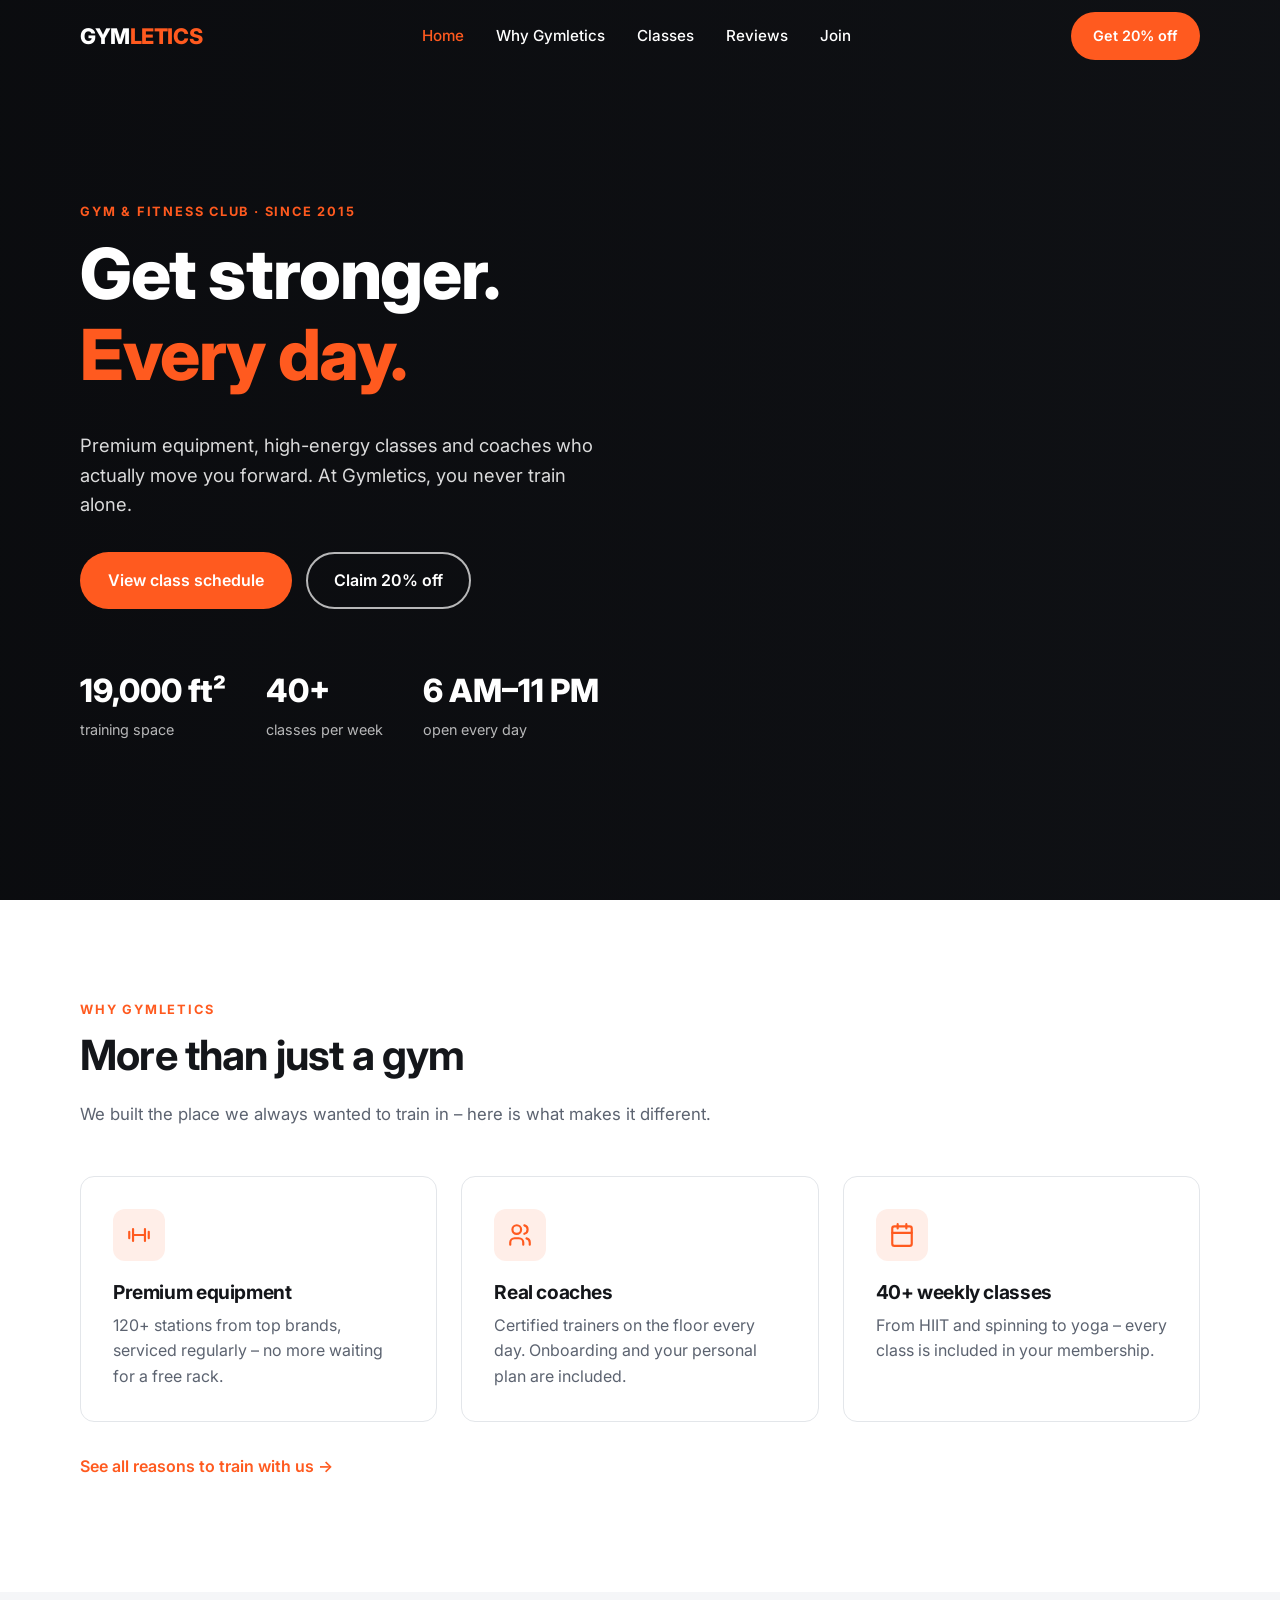
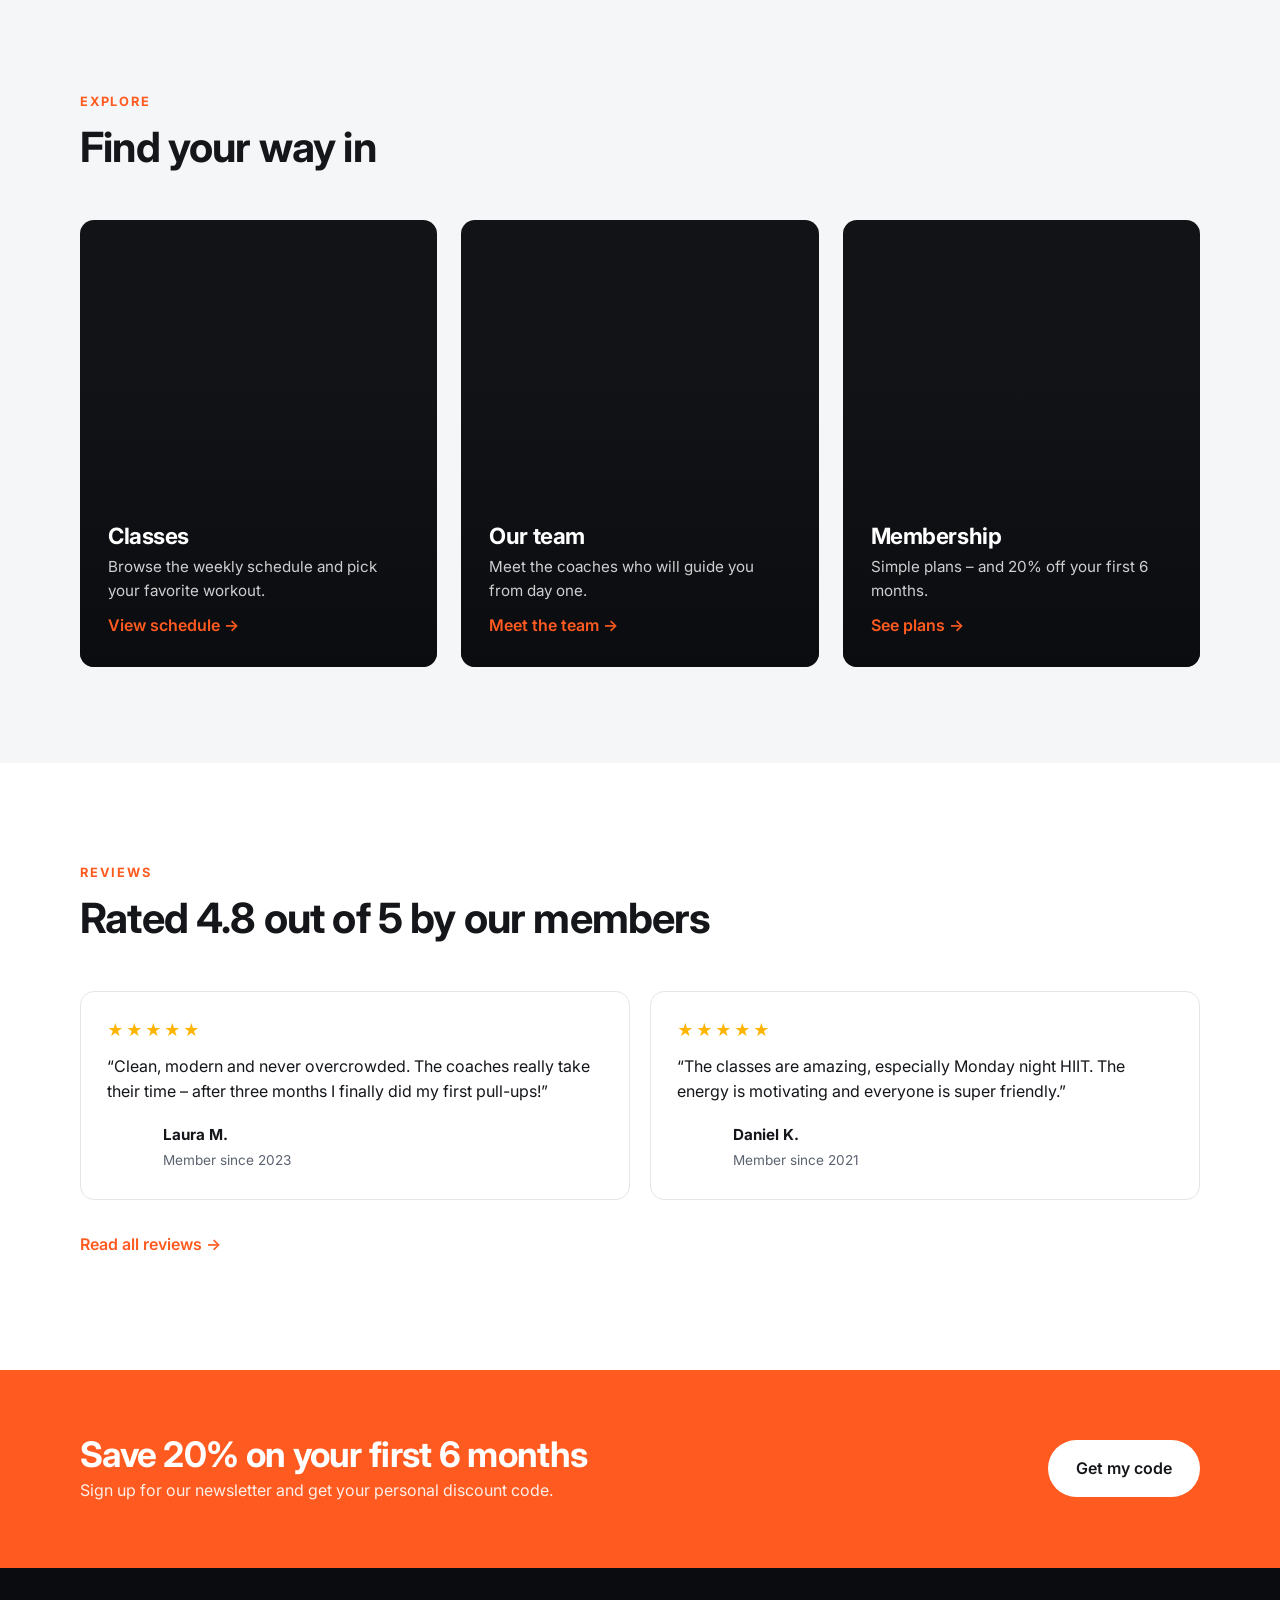
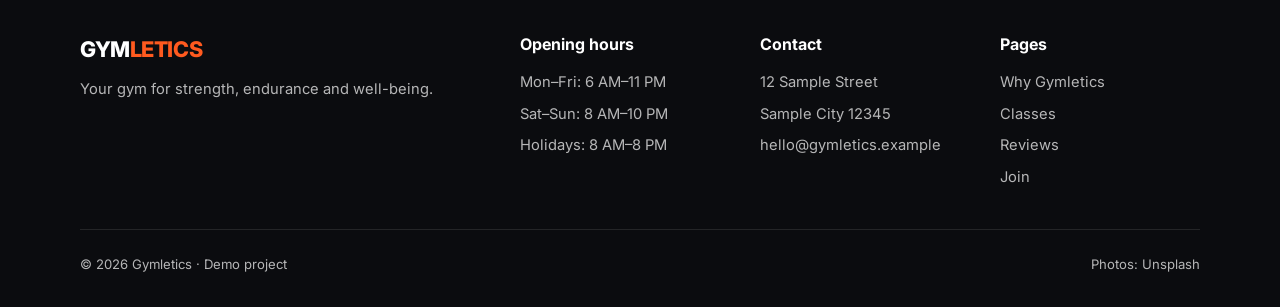
==== index.html @ 6f68a765 "Add Gymletics gym website" ====
<!DOCTYPE html>
<html lang="en" class="no-js">
<head>
  <meta charset="UTF-8">
  <meta name="viewport" content="width=device-width, initial-scale=1.0">
  <title>Gymletics – Get Stronger Every Day</title>
  <meta name="description" content="Gymletics – a modern gym with premium equipment, 40+ weekly classes and coaches who actually care.">
  <link rel="preconnect" href="https://fonts.googleapis.com">
  <link rel="preconnect" href="https://fonts.gstatic.com" crossorigin>
  <link href="https://fonts.googleapis.com/css2?family=Inter:wght@400;500;600;700;800&display=swap" rel="stylesheet">
  <link rel="stylesheet" href="styles.css">
</head>
<body>

  <header class="header" id="header">
    <div class="container nav">
      <a href="index.html" class="logo">GYM<span>LETICS</span></a>
      <nav aria-label="Main navigation">
        <ul class="nav-links" id="navLinks">
          <li><a href="index.html">Home</a></li>
          <li><a href="about.html">Why Gymletics</a></li>
          <li><a href="classes.html">Classes</a></li>
          <li><a href="reviews.html">Reviews</a></li>
          <li><a href="join.html">Join</a></li>
        </ul>
      </nav>
      <a href="join.html#newsletter" class="btn btn-primary nav-cta">Get 20% off</a>
      <button class="menu-toggle" id="menuToggle" type="button" aria-label="Open menu" aria-expanded="false" aria-controls="navLinks">
        <span></span><span></span><span></span>
      </button>
    </div>
  </header>

  <main>
    <section class="hero">
      <img class="hero-bg" src="https://images.unsplash.com/photo-1534438327276-14e5300c3a48?auto=format&fit=crop&w=1920&q=80" alt="Modern gym floor with dumbbells and machines">
      <div class="container">
        <div class="hero-content">
          <span class="eyebrow">Gym &amp; Fitness Club · Since 2015</span>
          <h1>Get stronger.<br><em>Every day.</em></h1>
          <p>Premium equipment, high-energy classes and coaches who actually move you forward. At Gymletics, you never train alone.</p>
          <div class="hero-actions">
            <a href="classes.html" class="btn btn-primary">View class schedule</a>
            <a href="join.html#newsletter" class="btn btn-ghost">Claim 20% off</a>
          </div>
          <div class="hero-stats">
            <div><strong>19,000 ft²</strong><span>training space</span></div>
            <div><strong>40+</strong><span>classes per week</span></div>
            <div><strong>6 AM–11 PM</strong><span>open every day</span></div>
          </div>
        </div>
      </div>
    </section>

    <section>
      <div class="container">
        <div class="section-head reveal">
          <span class="eyebrow">Why Gymletics</span>
          <h2>More than just a gym</h2>
          <p>We built the place we always wanted to train in – here is what makes it different.</p>
        </div>
        <div class="why-grid">
          <article class="why-card reveal">
            <div class="why-icon"><svg viewBox="0 0 24 24" fill="none" stroke="currentColor" stroke-width="2" stroke-linecap="round" stroke-linejoin="round" aria-hidden="true"><path d="M6.5 6.5v11M17.5 6.5v11M3 9v6M21 9v6M6.5 12h11"/></svg></div>
            <h3>Premium equipment</h3>
            <p>120+ stations from top brands, serviced regularly – no more waiting for a free rack.</p>
          </article>
          <article class="why-card reveal">
            <div class="why-icon"><svg viewBox="0 0 24 24" fill="none" stroke="currentColor" stroke-width="2" stroke-linecap="round" stroke-linejoin="round" aria-hidden="true"><circle cx="9" cy="7" r="4"/><path d="M3 21v-2a4 4 0 0 1 4-4h4a4 4 0 0 1 4 4v2M16 3.13a4 4 0 0 1 0 7.75M21 21v-2a4 4 0 0 0-3-3.85"/></svg></div>
            <h3>Real coaches</h3>
            <p>Certified trainers on the floor every day. Onboarding and your personal plan are included.</p>
          </article>
          <article class="why-card reveal">
            <div class="why-icon"><svg viewBox="0 0 24 24" fill="none" stroke="currentColor" stroke-width="2" stroke-linecap="round" stroke-linejoin="round" aria-hidden="true"><rect x="3" y="4" width="18" height="18" rx="2"/><path d="M16 2v4M8 2v4M3 10h18"/></svg></div>
            <h3>40+ weekly classes</h3>
            <p>From HIIT and spinning to yoga – every class is included in your membership.</p>
          </article>
        </div>
        <p class="reveal" style="margin-top:32px"><a href="about.html" class="text-link">See all reasons to train with us →</a></p>
      </div>
    </section>

    <section class="section-alt">
      <div class="container">
        <div class="section-head reveal">
          <span class="eyebrow">Explore</span>
          <h2>Find your way in</h2>
        </div>
        <div class="teaser-grid">
          <a href="classes.html" class="teaser reveal">
            <img src="https://images.unsplash.com/photo-1518611012118-696072aa579a?auto=format&fit=crop&w=900&q=80" alt="Group fitness class in a studio" loading="lazy">
            <div class="teaser-body">
              <h3>Classes</h3>
              <p>Browse the weekly schedule and pick your favorite workout.</p>
              <span>View schedule →</span>
            </div>
          </a>
          <a href="about.html" class="teaser reveal">
            <img src="https://images.unsplash.com/photo-1571019613454-1cb2f99b2d8b?auto=format&fit=crop&w=900&q=80" alt="Woman training with a coach" loading="lazy">
            <div class="teaser-body">
              <h3>Our team</h3>
              <p>Meet the coaches who will guide you from day one.</p>
              <span>Meet the team →</span>
            </div>
          </a>
          <a href="join.html" class="teaser reveal">
            <img src="https://images.unsplash.com/photo-1517836357463-d25dfeac3438?auto=format&fit=crop&w=900&q=80" alt="Man lifting weights in the gym" loading="lazy">
            <div class="teaser-body">
              <h3>Membership</h3>
              <p>Simple plans – and 20% off your first 6 months.</p>
              <span>See plans →</span>
            </div>
          </a>
        </div>
      </div>
    </section>

    <section>
      <div class="container">
        <div class="section-head reveal">
          <span class="eyebrow">Reviews</span>
          <h2>Rated 4.8 out of 5 by our members</h2>
        </div>
        <div class="review-grid">
          <figure class="review reveal">
            <div class="stars" aria-label="5 out of 5 stars">★★★★★</div>
            <blockquote>“Clean, modern and never overcrowded. The coaches really take their time – after three months I finally did my first pull-ups!”</blockquote>
            <figcaption>
              <img src="https://images.unsplash.com/photo-1494790108377-be9c29b29330?auto=format&fit=crop&w=120&h=120&q=80" alt="Photo of Laura M." loading="lazy">
              <div><strong>Laura M.</strong><span>Member since 2023</span></div>
            </figcaption>
          </figure>
          <figure class="review reveal">
            <div class="stars" aria-label="5 out of 5 stars">★★★★★</div>
            <blockquote>“The classes are amazing, especially Monday night HIIT. The energy is motivating and everyone is super friendly.”</blockquote>
            <figcaption>
              <img src="https://images.unsplash.com/photo-1507003211169-0a1dd7228f2d?auto=format&fit=crop&w=120&h=120&q=80" alt="Photo of Daniel K." loading="lazy">
              <div><strong>Daniel K.</strong><span>Member since 2021</span></div>
            </figcaption>
          </figure>
        </div>
        <p class="reveal" style="margin-top:32px"><a href="reviews.html" class="text-link">Read all reviews →</a></p>
      </div>
    </section>

    <section class="cta-band">
      <div class="container">
        <div>
          <h2>Save 20% on your first 6 months</h2>
          <p>Sign up for our newsletter and get your personal discount code.</p>
        </div>
        <a href="join.html#newsletter" class="btn">Get my code</a>
      </div>
    </section>
  </main>

  <footer class="footer">
    <div class="container">
      <div class="footer-grid">
        <div>
          <a href="index.html" class="logo">GYM<span>LETICS</span></a>
          <p>Your gym for strength, endurance and well-being.</p>
        </div>
        <div>
          <h4>Opening hours</h4>
          <ul>
            <li>Mon–Fri: 6 AM–11 PM</li>
            <li>Sat–Sun: 8 AM–10 PM</li>
            <li>Holidays: 8 AM–8 PM</li>
          </ul>
        </div>
        <div>
          <h4>Contact</h4>
          <ul>
            <li>12 Sample Street</li>
            <li>Sample City 12345</li>
            <li><a href="mailto:hello@gymletics.example">hello@gymletics.example</a></li>
          </ul>
        </div>
        <div>
          <h4>Pages</h4>
          <ul>
            <li><a href="about.html">Why Gymletics</a></li>
            <li><a href="classes.html">Classes</a></li>
            <li><a href="reviews.html">Reviews</a></li>
            <li><a href="join.html">Join</a></li>
          </ul>
        </div>
      </div>
      <div class="footer-bottom">
        <span>© <span id="year">2026</span> Gymletics · Demo project</span>
        <span>Photos: Unsplash</span>
      </div>
    </div>
  </footer>

  <script src="main.js"></script>
</body>
</html>
---- styles.css ----
:root {
  --bg: #ffffff;
  --bg-alt: #f5f6f8;
  --text: #14161a;
  --muted: #5c6370;
  --line: #e3e6ea;
  --accent: #ff5a1f;
  --accent-dark: #e04810;
  --dark: #111317;
  --radius: 14px;
  --shadow: 0 10px 30px rgba(17, 19, 23, 0.08);
  --max: 1160px;
}

*, *::before, *::after { box-sizing: border-box; }

html { scroll-behavior: smooth; scroll-padding-top: 76px; }

body {
  margin: 0;
  font-family: "Inter", system-ui, -apple-system, "Segoe UI", Roboto, sans-serif;
  background: var(--bg);
  color: var(--text);
  line-height: 1.6;
  -webkit-font-smoothing: antialiased;
}

img { max-width: 100%; display: block; }
a { color: inherit; text-decoration: none; }
h1, h2, h3 { line-height: 1.15; margin: 0 0 .5em; letter-spacing: -0.02em; }
p { margin: 0 0 1em; }

.container { width: 100%; max-width: var(--max); margin: 0 auto; padding: 0 20px; }
section { padding: 96px 0; }
.section-alt { background: var(--bg-alt); }

.eyebrow {
  display: inline-block;
  font-size: .8rem;
  font-weight: 700;
  letter-spacing: .14em;
  text-transform: uppercase;
  color: var(--accent);
  margin-bottom: 12px;
}
.section-head { max-width: 640px; margin-bottom: 48px; }
.section-head h2 { font-size: clamp(1.9rem, 4vw, 2.6rem); }
.section-head p { color: var(--muted); font-size: 1.05rem; }
.section-head.center { margin-left: auto; margin-right: auto; text-align: center; }

.btn {
  display: inline-flex;
  align-items: center;
  justify-content: center;
  gap: 8px;
  padding: 14px 26px;
  border-radius: 999px;
  font-weight: 600;
  font-size: 1rem;
  border: 2px solid transparent;
  cursor: pointer;
  transition: background .2s, color .2s, border-color .2s, transform .2s;
  font-family: inherit;
}
.btn:hover { transform: translateY(-2px); }
.btn-primary { background: var(--accent); color: #fff; }
.btn-primary:hover { background: var(--accent-dark); }
.btn-ghost { border-color: rgba(255,255,255,.7); color: #fff; }
.btn-ghost:hover { background: #fff; color: var(--dark); }
.btn-outline { border-color: var(--text); color: var(--text); }
.btn-outline:hover { background: var(--text); color: #fff; }

.text-link { color: var(--accent); font-weight: 600; }
.text-link:hover { color: var(--accent-dark); }

/* ---------- Header ---------- */
.header {
  position: fixed;
  inset: 0 0 auto 0;
  z-index: 100;
  transition: background .3s, box-shadow .3s;
}
.header.scrolled { background: rgba(255,255,255,.96); box-shadow: 0 2px 20px rgba(0,0,0,.06); }
.nav { display: flex; align-items: center; justify-content: space-between; height: 72px; }
.logo { font-weight: 800; font-size: 1.35rem; letter-spacing: -.02em; color: #fff; }
.logo span { color: var(--accent); }
.header.scrolled .logo { color: var(--text); }
.nav-links { display: flex; gap: 32px; list-style: none; margin: 0; padding: 0; }
.nav-links a { color: #fff; font-weight: 500; font-size: .95rem; transition: color .2s; }
.header.scrolled .nav-links a { color: var(--text); }
.nav-links a:hover, .nav-links a.active, .header.scrolled .nav-links a.active { color: var(--accent); }
.nav-cta { padding: 10px 20px; font-size: .9rem; }

.menu-toggle {
  display: none;
  background: none;
  border: 0;
  padding: 8px;
  cursor: pointer;
}
.menu-toggle span {
  display: block;
  width: 24px;
  height: 2px;
  background: #fff;
  margin: 5px 0;
  transition: transform .3s, opacity .3s;
}
.header.scrolled .menu-toggle span, .header.open .menu-toggle span { background: var(--text); }
.header.open .menu-toggle span:nth-child(1) { transform: translateY(7px) rotate(45deg); }
.header.open .menu-toggle span:nth-child(2) { opacity: 0; }
.header.open .menu-toggle span:nth-child(3) { transform: translateY(-7px) rotate(-45deg); }

/* ---------- Hero ---------- */
.hero, .page-hero {
  position: relative;
  display: flex;
  align-items: center;
  color: #fff;
  background: var(--dark);
  overflow: hidden;
}
.hero { min-height: 100vh; min-height: 100svh; padding: 120px 0 80px; }
.page-hero { min-height: 420px; padding: 140px 0 72px; }
.hero-bg { position: absolute; inset: 0; width: 100%; height: 100%; object-fit: cover; }
.hero::after, .page-hero::after {
  content: "";
  position: absolute;
  inset: 0;
  background: linear-gradient(90deg, rgba(10,11,14,.88) 0%, rgba(10,11,14,.55) 55%, rgba(10,11,14,.25) 100%);
}
.hero .container, .page-hero .container { position: relative; z-index: 1; }
.hero-content { max-width: 640px; }
.hero h1 { font-size: clamp(2.5rem, 6.5vw, 4.4rem); font-weight: 800; }
.page-hero h1 { font-size: clamp(2.2rem, 5.5vw, 3.6rem); font-weight: 800; }
.hero h1 em, .page-hero h1 em { font-style: normal; color: var(--accent); }
.hero p, .page-hero p { font-size: 1.15rem; color: rgba(255,255,255,.85); max-width: 540px; }
.hero p { margin-bottom: 32px; }
.page-hero p { margin-bottom: 0; }
.hero-actions { display: flex; flex-wrap: wrap; gap: 14px; }
.hero-stats { display: flex; flex-wrap: wrap; gap: 40px; margin-top: 56px; }
.hero-stats strong { display: block; font-size: 2rem; font-weight: 800; }
.hero-stats span { color: rgba(255,255,255,.7); font-size: .9rem; }

/* ---------- Cards (Why us) ---------- */
.why-grid { display: grid; grid-template-columns: repeat(3, 1fr); gap: 24px; }
.why-card {
  background: #fff;
  border: 1px solid var(--line);
  border-radius: var(--radius);
  padding: 32px;
  transition: transform .25s, box-shadow .25s;
}
.why-card:hover { transform: translateY(-4px); box-shadow: var(--shadow); }
.why-icon {
  width: 52px;
  height: 52px;
  border-radius: 12px;
  background: rgba(255, 90, 31, .1);
  color: var(--accent);
  display: grid;
  place-items: center;
  margin-bottom: 20px;
}
.why-icon svg { width: 26px; height: 26px; }
.why-card h3 { font-size: 1.2rem; }
.why-card p { color: var(--muted); margin: 0; }

.split { display: grid; grid-template-columns: 1fr 1fr; gap: 56px; align-items: center; }
.split + .split { margin-top: 80px; }
.split-img { border-radius: var(--radius); overflow: hidden; aspect-ratio: 4 / 3; background: var(--bg-alt); }
.split-img img { width: 100%; height: 100%; object-fit: cover; }
.split h2, .split h3 { font-size: clamp(1.6rem, 3vw, 2.1rem); }
.split p { color: var(--muted); }
.split.reverse .split-img { order: 2; }
.check-list { list-style: none; padding: 0; margin: 24px 0 0; display: grid; gap: 12px; }
.check-list li { display: flex; gap: 12px; align-items: flex-start; }
.check-list li::before {
  content: "✓";
  flex-shrink: 0;
  width: 24px;
  height: 24px;
  border-radius: 50%;
  background: var(--accent);
  color: #fff;
  font-size: .8rem;
  font-weight: 700;
  display: grid;
  place-items: center;
  margin-top: 1px;
}

/* ---------- Page teaser cards (home) ---------- */
.teaser-grid { display: grid; grid-template-columns: repeat(3, 1fr); gap: 24px; }
.teaser {
  position: relative;
  border-radius: var(--radius);
  overflow: hidden;
  aspect-ratio: 4 / 5;
  color: #fff;
  background: var(--dark);
  display: flex;
  align-items: flex-end;
}
.teaser img { position: absolute; inset: 0; width: 100%; height: 100%; object-fit: cover; transition: transform .5s; }
.teaser::after { content: ""; position: absolute; inset: 0; background: linear-gradient(180deg, rgba(10,11,14,0) 35%, rgba(10,11,14,.85) 100%); }
.teaser:hover img { transform: scale(1.05); }
.teaser-body { position: relative; z-index: 1; padding: 28px; }
.teaser-body h3 { font-size: 1.4rem; margin-bottom: 6px; }
.teaser-body p { color: rgba(255,255,255,.8); margin: 0 0 10px; font-size: .95rem; }
.teaser-body span { color: var(--accent); font-weight: 600; }

/* ---------- CTA band ---------- */
.cta-band { background: var(--accent); color: #fff; padding: 64px 0; }
.cta-band .container { display: flex; flex-wrap: wrap; align-items: center; justify-content: space-between; gap: 24px; }
.cta-band h2 { font-size: clamp(1.6rem, 3.5vw, 2.2rem); margin: 0 0 4px; }
.cta-band p { margin: 0; color: rgba(255,255,255,.9); }
.cta-band .btn { background: #fff; color: var(--text); }
.cta-band .btn:hover { background: var(--dark); color: #fff; }

/* ---------- Schedule ---------- */
.schedule-controls { display: flex; flex-wrap: wrap; gap: 16px; justify-content: space-between; margin-bottom: 24px; }
.tabs, .filters { display: flex; flex-wrap: wrap; gap: 8px; }
.tab, .filter {
  border: 1px solid var(--line);
  background: #fff;
  color: var(--text);
  padding: 9px 18px;
  border-radius: 999px;
  font: inherit;
  font-size: .9rem;
  font-weight: 600;
  cursor: pointer;
  transition: background .2s, color .2s, border-color .2s;
}
.tab:hover, .filter:hover { border-color: var(--accent); }
.tab.active { background: var(--dark); color: #fff; border-color: var(--dark); }
.filter.active { background: var(--accent); color: #fff; border-color: var(--accent); }

.schedule {
  background: #fff;
  border: 1px solid var(--line);
  border-radius: var(--radius);
  overflow: hidden;
}
.class-row {
  display: grid;
  grid-template-columns: 130px 1fr 170px 120px;
  gap: 16px;
  align-items: center;
  padding: 18px 24px;
  border-bottom: 1px solid var(--line);
}
.class-row:last-child { border-bottom: 0; }
.class-time { font-weight: 700; font-variant-numeric: tabular-nums; }
.class-name { font-weight: 600; }
.class-meta { color: var(--muted); font-size: .9rem; }
.badge {
  justify-self: start;
  font-size: .78rem;
  font-weight: 700;
  padding: 5px 12px;
  border-radius: 999px;
  text-transform: uppercase;
  letter-spacing: .05em;
}
.badge-strength { background: #fde8df; color: #b33b0c; }
.badge-cardio { background: #e1efff; color: #1d5fae; }
.badge-mind { background: #e3f6ea; color: #1f7a45; }
.empty { padding: 40px 24px; text-align: center; color: var(--muted); }

.cat-grid { display: grid; grid-template-columns: repeat(3, 1fr); gap: 24px; }
.cat-card { background: #fff; border: 1px solid var(--line); border-radius: var(--radius); overflow: hidden; }
.cat-card img { width: 100%; aspect-ratio: 16 / 10; object-fit: cover; background: var(--bg-alt); }
.cat-card div { padding: 24px; }
.cat-card h3 { font-size: 1.2rem; display: flex; align-items: center; gap: 10px; }
.cat-card p { color: var(--muted); margin: 0; }

/* ---------- Team ---------- */
.team-grid { display: grid; grid-template-columns: repeat(4, 1fr); gap: 24px; }
.trainer { text-align: center; }
.trainer img { width: 100%; aspect-ratio: 1; object-fit: cover; border-radius: var(--radius); margin-bottom: 16px; background: var(--bg-alt); }
.trainer h3 { font-size: 1.1rem; margin-bottom: 2px; }
.trainer span { color: var(--muted); font-size: .9rem; }

/* ---------- Reviews ---------- */
.reviews-top { display: grid; grid-template-columns: 300px 1fr; gap: 40px; align-items: start; }
.rating-box {
  background: var(--dark);
  color: #fff;
  border-radius: var(--radius);
  padding: 32px;
  text-align: center;
}
.rating-score { font-size: 3.6rem; font-weight: 800; line-height: 1; }
.stars { color: #ffb400; font-size: 1.2rem; letter-spacing: 2px; margin: 10px 0 6px; }
.rating-box small { color: rgba(255,255,255,.7); }
.rating-bars { margin-top: 24px; display: grid; gap: 8px; text-align: left; font-size: .85rem; }
.bar-row { display: grid; grid-template-columns: 60px 1fr; align-items: center; gap: 10px; }
.bar { height: 8px; background: rgba(255,255,255,.15); border-radius: 99px; overflow: hidden; }
.bar i { display: block; height: 100%; background: var(--accent); border-radius: 99px; }

.review-grid { display: grid; grid-template-columns: repeat(2, 1fr); gap: 20px; }
.review-grid.three { grid-template-columns: repeat(3, 1fr); }
.review {
  background: #fff;
  border: 1px solid var(--line);
  border-radius: var(--radius);
  padding: 26px;
  margin: 0;
}
.review .stars { margin: 0 0 10px; font-size: 1rem; }
.review blockquote { margin: 0 0 18px; color: var(--text); }
.review figcaption { display: flex; align-items: center; gap: 12px; }
.review img { width: 44px; height: 44px; border-radius: 50%; object-fit: cover; background: var(--bg-alt); }
.review figcaption strong { display: block; font-size: .95rem; }
.review figcaption span { color: var(--muted); font-size: .85rem; }

.highlight-grid { display: grid; grid-template-columns: repeat(4, 1fr); gap: 20px; }
.highlight { background: #fff; border: 1px solid var(--line); border-radius: var(--radius); padding: 24px; text-align: center; }
.highlight strong { display: block; font-size: 2rem; font-weight: 800; color: var(--accent); }
.highlight span { color: var(--muted); font-size: .92rem; }

/* ---------- Pricing ---------- */
.pricing-grid { display: grid; grid-template-columns: repeat(3, 1fr); gap: 24px; align-items: stretch; }
.price-card {
  position: relative;
  background: #fff;
  border: 1px solid var(--line);
  border-radius: var(--radius);
  padding: 32px;
  display: flex;
  flex-direction: column;
}
.price-card.featured { border: 2px solid var(--accent); box-shadow: var(--shadow); }
.price-tag {
  position: absolute;
  top: -13px;
  left: 50%;
  transform: translateX(-50%);
  background: var(--accent);
  color: #fff;
  font-size: .75rem;
  font-weight: 700;
  letter-spacing: .06em;
  text-transform: uppercase;
  padding: 4px 12px;
  border-radius: 999px;
  white-space: nowrap;
}
.price-card h3 { font-size: 1.25rem; margin-bottom: 4px; }
.price-card .desc { color: var(--muted); font-size: .92rem; }
.price { font-size: 2.6rem; font-weight: 800; line-height: 1; margin: 12px 0 4px; }
.price small { font-size: 1rem; font-weight: 500; color: var(--muted); }
.price-note { font-size: .85rem; color: var(--muted); margin-bottom: 0; }
.price-card .check-list { margin-bottom: 28px; flex: 1; }
.price-card .btn { width: 100%; }

/* ---------- FAQ ---------- */
.faq { max-width: 760px; margin: 0 auto; display: grid; gap: 12px; }
.faq details { background: #fff; border: 1px solid var(--line); border-radius: 12px; padding: 0 22px; }
.faq summary {
  cursor: pointer;
  font-weight: 600;
  padding: 18px 0;
  list-style: none;
  display: flex;
  justify-content: space-between;
  gap: 16px;
}
.faq summary::-webkit-details-marker { display: none; }
.faq summary::after { content: "+"; color: var(--accent); font-size: 1.3rem; line-height: 1; transition: transform .2s; }
.faq details[open] summary::after { transform: rotate(45deg); }
.faq details p { color: var(--muted); padding-bottom: 18px; margin: 0; }

/* ---------- Newsletter ---------- */
.newsletter {
  position: relative;
  color: #fff;
  background: var(--dark);
  overflow: hidden;
}
.newsletter-bg { position: absolute; inset: 0; width: 100%; height: 100%; object-fit: cover; opacity: .25; }
.newsletter .container { position: relative; z-index: 1; }
.newsletter-box { display: grid; grid-template-columns: 1fr 1fr; gap: 56px; align-items: center; }
.discount { font-size: clamp(3rem, 8vw, 5.5rem); font-weight: 800; color: var(--accent); line-height: 1; margin-bottom: 12px; }
.newsletter h2 { font-size: clamp(1.7rem, 3.5vw, 2.3rem); }
.newsletter p { color: rgba(255,255,255,.8); }

.form-card {
  background: #fff;
  color: var(--text);
  border-radius: var(--radius);
  padding: 32px;
  box-shadow: 0 20px 50px rgba(0,0,0,.3);
}
.field { margin-bottom: 16px; }
.field label { display: block; font-weight: 600; font-size: .9rem; margin-bottom: 6px; }
.field input {
  width: 100%;
  padding: 13px 16px;
  border: 1px solid var(--line);
  border-radius: 10px;
  font: inherit;
  transition: border-color .2s, box-shadow .2s;
}
.field input:focus { outline: none; border-color: var(--accent); box-shadow: 0 0 0 3px rgba(255,90,31,.18); }
.field input.invalid { border-color: #d93025; }
.error-msg { color: #d93025; font-size: .82rem; margin-top: 4px; min-height: 1em; }

.terms {
  background: #fff6f2;
  border: 1px solid #ffd3c2;
  border-radius: 10px;
  padding: 14px 16px;
  font-size: .88rem;
  margin-bottom: 16px;
}
.terms strong { color: #b33b0c; }
.terms ul { margin: 8px 0 0; padding-left: 18px; }
.terms li { margin-bottom: 4px; }

.check { display: flex; gap: 10px; align-items: flex-start; font-size: .88rem; margin-bottom: 12px; cursor: pointer; }
.check input { margin-top: 4px; accent-color: var(--accent); width: 16px; height: 16px; flex-shrink: 0; }
.form-card .btn { width: 100%; margin-top: 6px; }
.form-note { font-size: .78rem; color: var(--muted); margin: 12px 0 0; text-align: center; }

.success { text-align: center; }
.success .code {
  display: inline-block;
  font-family: ui-monospace, "Cascadia Code", Consolas, monospace;
  font-size: 1.5rem;
  font-weight: 700;
  letter-spacing: .12em;
  padding: 12px 22px;
  border: 2px dashed var(--accent);
  border-radius: 10px;
  color: var(--accent);
  margin: 12px 0 16px;
}
.success p { color: var(--muted); }
[hidden] { display: none !important; }

/* ---------- Footer ---------- */
.footer { background: #0b0c0f; color: rgba(255,255,255,.7); padding: 64px 0 32px; font-size: .92rem; }
.footer-grid { display: grid; grid-template-columns: 2fr 1fr 1fr 1fr; gap: 40px; margin-bottom: 40px; }
.footer h4 { color: #fff; margin: 0 0 14px; font-size: 1rem; }
.footer ul { list-style: none; margin: 0; padding: 0; display: grid; gap: 8px; }
.footer a:hover { color: var(--accent); }
.footer .logo { display: inline-block; margin-bottom: 12px; }
.footer-bottom { border-top: 1px solid rgba(255,255,255,.1); padding-top: 24px; display: flex; flex-wrap: wrap; justify-content: space-between; gap: 12px; font-size: .82rem; }

/* ---------- Reveal ---------- */
.reveal { opacity: 0; transform: translateY(24px); transition: opacity .7s ease, transform .7s ease; }
.reveal.visible { opacity: 1; transform: none; }
.no-js .reveal { opacity: 1; transform: none; }
@media (prefers-reduced-motion: reduce) {
  html { scroll-behavior: auto; }
  .reveal { opacity: 1; transform: none; transition: none; }
}

/* ---------- Responsive ---------- */
@media (max-width: 960px) {
  .why-grid, .teaser-grid, .cat-grid, .review-grid.three { grid-template-columns: repeat(2, 1fr); }
  .team-grid, .highlight-grid { grid-template-columns: repeat(2, 1fr); }
  .pricing-grid { grid-template-columns: 1fr; max-width: 480px; margin: 0 auto; gap: 32px; }
  .split, .newsletter-box, .reviews-top { grid-template-columns: 1fr; gap: 40px; }
  .split.reverse .split-img { order: 0; }
  .footer-grid { grid-template-columns: 1fr 1fr; }
}

@media (max-width: 860px) {
  .menu-toggle { display: block; }
  .nav-links {
    position: absolute;
    top: 72px;
    left: 0;
    right: 0;
    flex-direction: column;
    gap: 0;
    background: #fff;
    padding: 8px 20px 20px;
    box-shadow: 0 12px 24px rgba(0,0,0,.08);
    display: none;
  }
  .header.open { background: #fff; }
  .header.open .logo { color: var(--text); }
  .header.open .nav-links { display: flex; }
  .nav-links a, .header.scrolled .nav-links a { color: var(--text); display: block; padding: 12px 0; border-bottom: 1px solid var(--line); }
  .nav-links a.active, .header.scrolled .nav-links a.active { color: var(--accent); }
  .nav-cta { display: none; }
}

@media (max-width: 640px) {
  section { padding: 72px 0; }
  .page-hero { min-height: 340px; padding: 120px 0 56px; }
  .why-grid, .review-grid, .review-grid.three, .teaser-grid, .cat-grid { grid-template-columns: 1fr; }
  .teaser { aspect-ratio: 4 / 3; }
  .tabs { width: 100%; flex-wrap: nowrap; gap: 6px; }
  .tab { flex: 1; padding: 9px 0; }
  .class-row { grid-template-columns: 1fr auto; gap: 4px 12px; padding: 16px 18px; }
  .class-time { grid-column: 1 / 2; }
  .class-row .badge { grid-column: 2 / 3; grid-row: 1 / 2; }
  .class-info, .class-meta { grid-column: 1 / -1; }
  .hero-stats { gap: 28px; }
  .form-card, .price-card { padding: 24px; }
  .cta-band .btn { width: 100%; }
  .footer-grid { grid-template-columns: 1fr; }
}
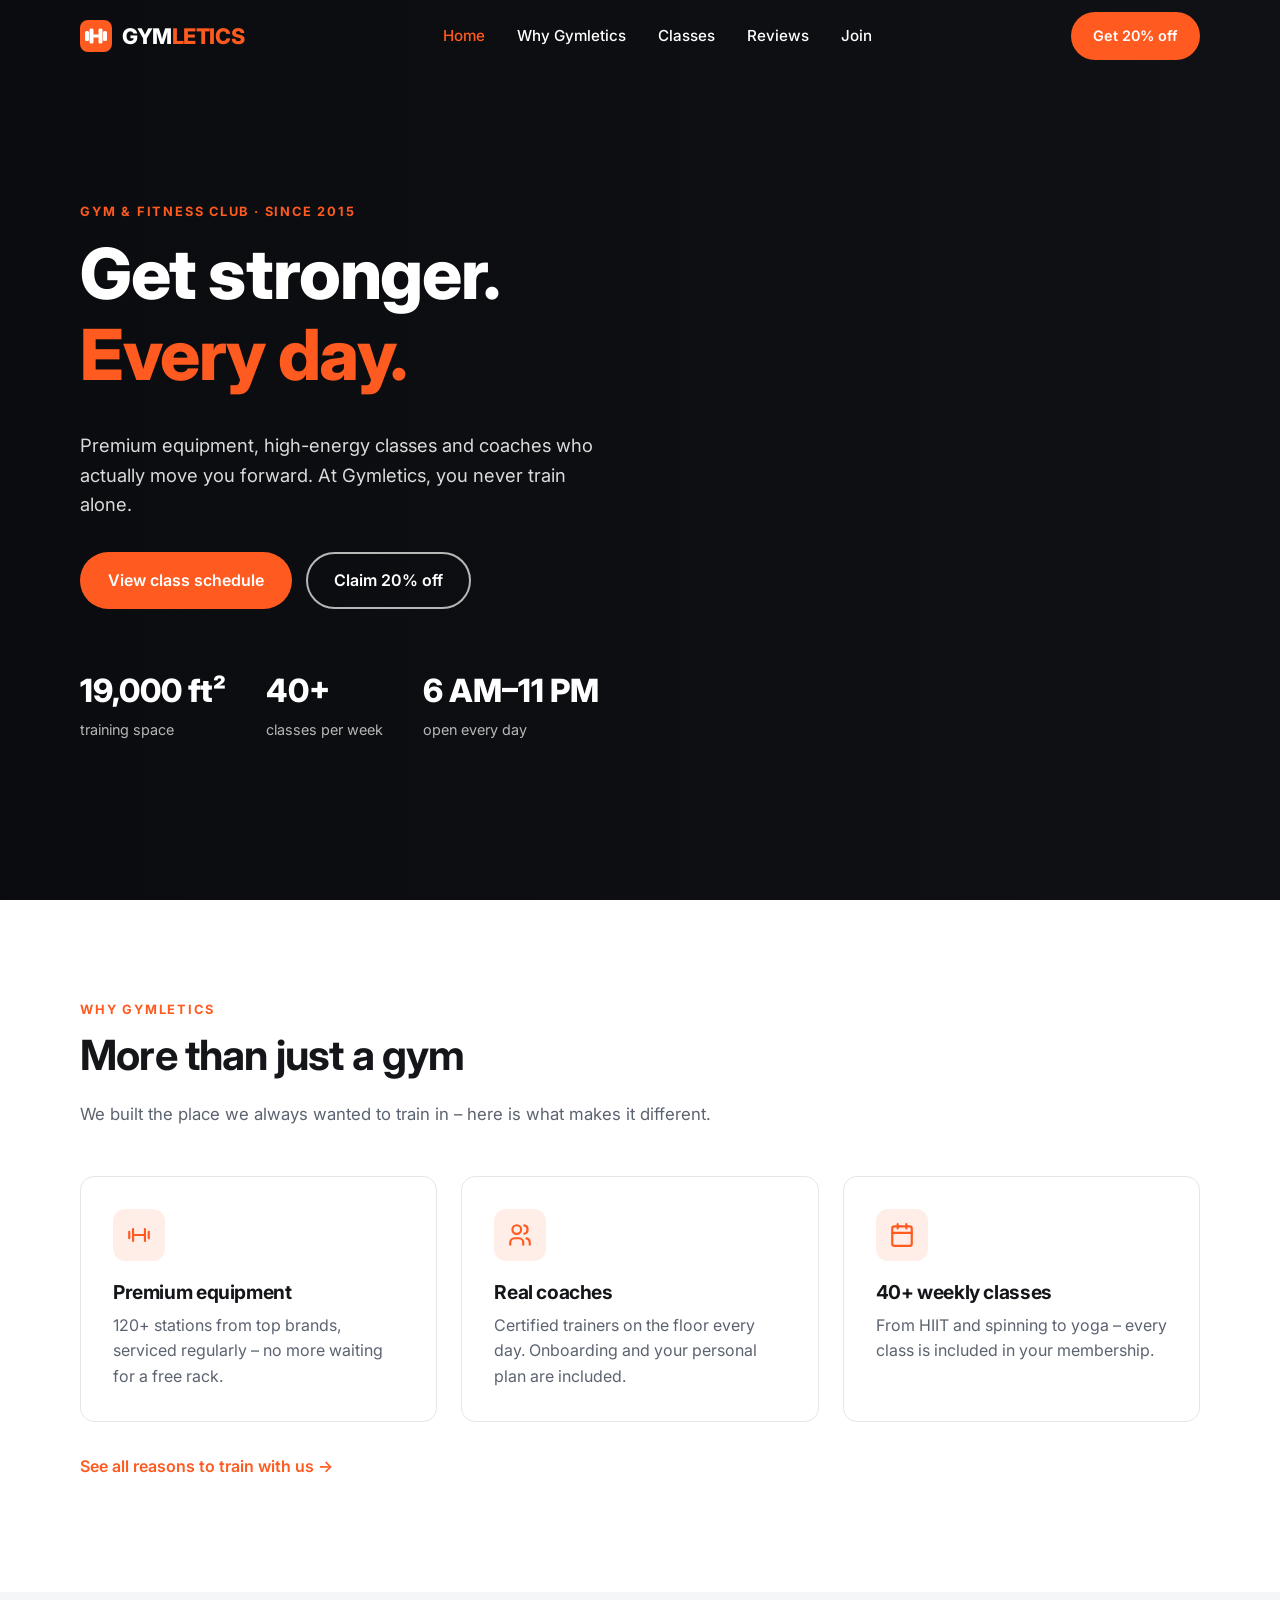
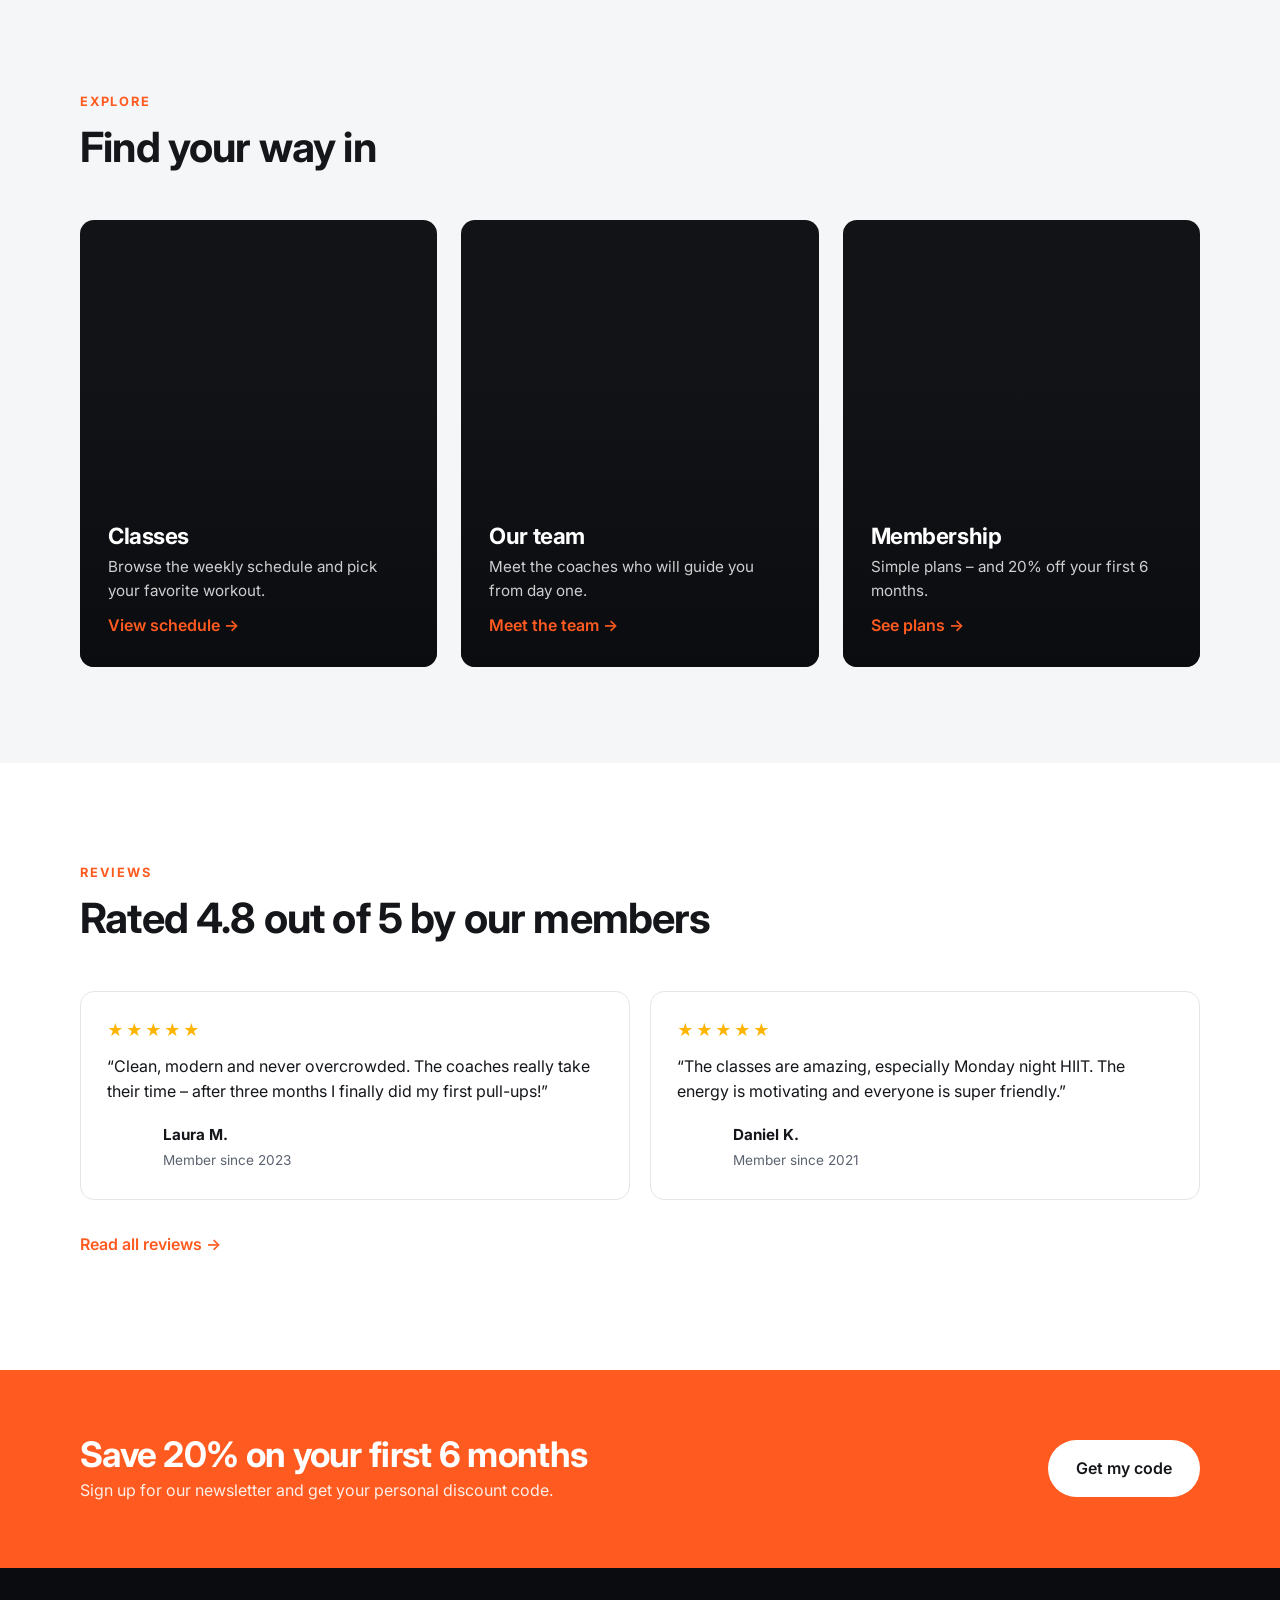
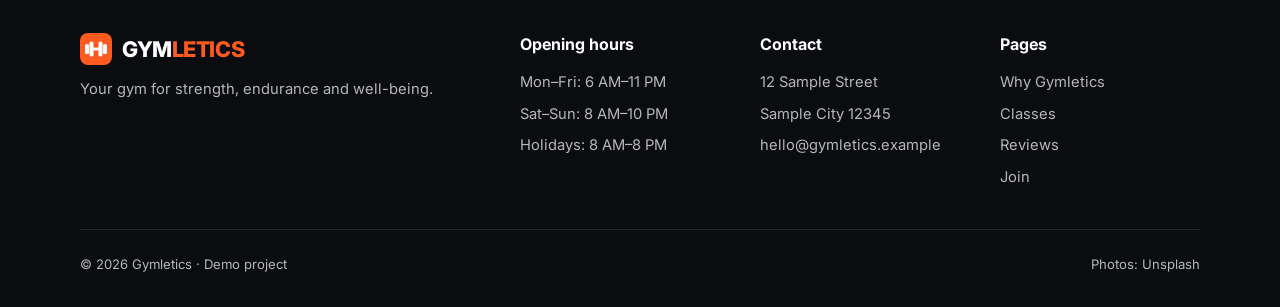
==== commit 81f39f17: "Add logo and favicon" ====
--- a/index.html
+++ b/index.html
@@ -8,13 +8,14 @@
   <link rel="preconnect" href="https://fonts.googleapis.com">
   <link rel="preconnect" href="https://fonts.gstatic.com" crossorigin>
   <link href="https://fonts.googleapis.com/css2?family=Inter:wght@400;500;600;700;800&display=swap" rel="stylesheet">
+  <link rel="icon" href="logo.svg" type="image/svg+xml">
   <link rel="stylesheet" href="styles.css">
 </head>
 <body>
 
   <header class="header" id="header">
     <div class="container nav">
-      <a href="index.html" class="logo">GYM<span>LETICS</span></a>
+      <a href="index.html" class="logo"><img src="logo.svg" alt="" width="32" height="32">GYM<span>LETICS</span></a>
       <nav aria-label="Main navigation">
         <ul class="nav-links" id="navLinks">
           <li><a href="index.html">Home</a></li>
@@ -158,7 +159,7 @@
     <div class="container">
       <div class="footer-grid">
         <div>
-          <a href="index.html" class="logo">GYM<span>LETICS</span></a>
+          <a href="index.html" class="logo"><img src="logo.svg" alt="" width="32" height="32">GYM<span>LETICS</span></a>
           <p>Your gym for strength, endurance and well-being.</p>
         </div>
         <div>
--- a/styles.css
+++ b/styles.css
@@ -82,7 +82,8 @@
 }
 .header.scrolled { background: rgba(255,255,255,.96); box-shadow: 0 2px 20px rgba(0,0,0,.06); }
 .nav { display: flex; align-items: center; justify-content: space-between; height: 72px; }
-.logo { font-weight: 800; font-size: 1.35rem; letter-spacing: -.02em; color: #fff; }
+.logo { display: inline-flex; align-items: center; font-weight: 800; font-size: 1.35rem; letter-spacing: -.02em; color: #fff; }
+.logo img { width: 32px; height: 32px; flex-shrink: 0; margin-right: 10px; }
 .logo span { color: var(--accent); }
 .header.scrolled .logo { color: var(--text); }
 .nav-links { display: flex; gap: 32px; list-style: none; margin: 0; padding: 0; }
@@ -447,7 +448,7 @@
 .footer h4 { color: #fff; margin: 0 0 14px; font-size: 1rem; }
 .footer ul { list-style: none; margin: 0; padding: 0; display: grid; gap: 8px; }
 .footer a:hover { color: var(--accent); }
-.footer .logo { display: inline-block; margin-bottom: 12px; }
+.footer .logo { margin-bottom: 12px; }
 .footer-bottom { border-top: 1px solid rgba(255,255,255,.1); padding-top: 24px; display: flex; flex-wrap: wrap; justify-content: space-between; gap: 12px; font-size: .82rem; }
 
 /* ---------- Reveal ---------- */
